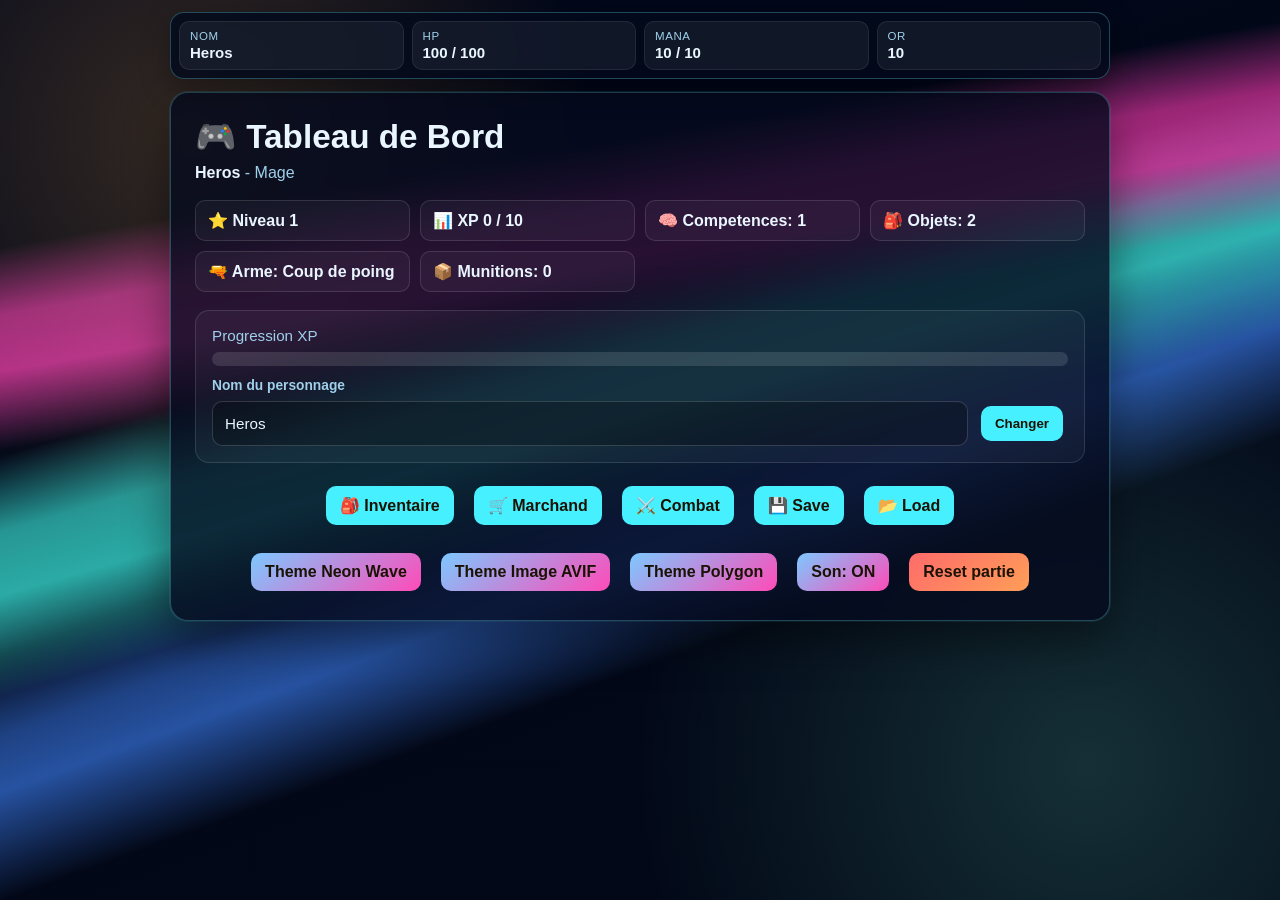
==== index.html @ b9680017 "projet jeux" ====
<!DOCTYPE html>
<html lang="fr">
<head>
  <meta charset="UTF-8">
  <meta name="viewport" content="width=device-width, initial-scale=1.0">
  <title>RPG - Accueil</title>
  <link rel="stylesheet" href="style.css">
</head>
<body class="has-hud theme-neonwave" data-page="home">
  <header class="hud" aria-label="HUD joueur">
    <div class="hud-pill">
      <p class="hud-label">Nom</p>
      <p class="hud-value" id="hud-name">-</p>
    </div>
    <div class="hud-pill">
      <p class="hud-label">HP</p>
      <p class="hud-value" id="hud-hp">-</p>
    </div>
    <div class="hud-pill">
      <p class="hud-label">Mana</p>
      <p class="hud-value" id="hud-mana">-</p>
    </div>
    <div class="hud-pill">
      <p class="hud-label">Or</p>
      <p class="hud-value" id="hud-gold">-</p>
    </div>
  </header>

  <main class="panel home-shell">
    <header class="panel-header">
      <h1 class="hero-title">🎮 Tableau de Bord</h1>
      <p class="hero-class"><strong id="hero-name">-</strong> - <span id="hero-class">-</span></p>
    </header>

    <section class="player-meta">
      <p class="meta-pill">⭐ Niveau <span id="meta-level">-</span></p>
      <p class="meta-pill">📊 XP <span id="meta-xp">-</span></p>
      <p class="meta-pill">🧠 Competences: <span id="meta-skills">-</span></p>
      <p class="meta-pill">🎒 Objets: <span id="meta-items">-</span></p>
      <p class="meta-pill">🔫 Arme: <span id="meta-weapon">-</span></p>
      <p class="meta-pill">📦 Munitions: <span id="meta-ammo">-</span></p>
    </section>

    <section class="status-card">
      <p class="status-label">Progression XP</p>
      <div class="bar xp" id="xp-bar" style="--value: 0%;">
        <span></span>
      </div>

      <form class="name-form" id="name-form">
        <label for="name">Nom du personnage</label>
        <div class="name-form-row">
          <input id="name" name="name" type="text" maxlength="24" value="" required>
          <button type="submit">Changer</button>
        </div>
      </form>
    </section>

    <div class="actions">
      <a href="inventory.html">🎒 Inventaire</a>
      <a href="shop.html">🛒 Marchand</a>
      <a href="fight.html">⚔️ Combat</a>
      <a href="#" id="save-link">💾 Save</a>
      <a href="#" id="load-link">📂 Load</a>
    </div>

    <div class="actions">
      <a class="btn-secondary" href="index.html?theme=neonwave">Theme Neon Wave</a>
      <a class="btn-secondary" href="index.html?theme=avifwave">Theme Image AVIF</a>
      <a class="btn-secondary" href="index.html?theme=polygonwave">Theme Polygon</a>
      <a class="btn-secondary" href="#" id="sound-toggle">Son: ON</a>
      <a class="btn-danger" href="#" id="reset-link">Reset partie</a>
    </div>
  </main>
  <script src="app.js"></script>
</body>
</html>
---- style.css ----
:root {
    --bg-top: #120f1f;
    --bg-bottom: #1b2a35;
    --panel: rgba(11, 16, 22, 0.82);
    --panel-border: rgba(255, 255, 255, 0.15);
    --text-main: #f5f7fa;
    --text-soft: #c4d2df;
    --accent: #ffb347;
    --accent-2: #78ffd6;
    --danger: #ff4d5a;
    --success: #4cff7b;
}

* {
    box-sizing: border-box;
}

body {
    min-height: 100vh;
    margin: 0;
    color: var(--text-main);
    font-family: "Trebuchet MS", "Segoe UI", sans-serif;
    background:
        radial-gradient(circle at 15% 15%, rgba(255, 179, 71, 0.2), transparent 30%),
        radial-gradient(circle at 85% 85%, rgba(120, 255, 214, 0.16), transparent 34%),
        linear-gradient(160deg, var(--bg-top), var(--bg-bottom));
    display: grid;
    place-items: center;
    padding: 24px;
    position: relative;
    overflow-x: hidden;
    transition: color 0.35s ease, background 0.55s ease;
}

body::before {
    content: "";
    position: fixed;
    inset: 0;
    pointer-events: none;
    z-index: 0;
    background:
        radial-gradient(circle at 15% 15%, rgba(255, 179, 71, 0.2), transparent 30%),
        radial-gradient(circle at 85% 85%, rgba(120, 255, 214, 0.16), transparent 34%),
        linear-gradient(160deg, var(--bg-top), var(--bg-bottom));
    animation: themeReveal 0.5s ease-out forwards;
}

body > * {
    position: relative;
    z-index: 1;
}


body.theme-neonwave {
    --bg-top: #02071a;
    --bg-bottom: #020816;
    --panel: rgba(5, 11, 30, 0.8);
    --panel-border: rgba(109, 237, 255, 0.26);
    --text-main: #eaf6ff;
    --text-soft: #9fd0ea;
    --accent: #47f0ff;
    --accent-2: #ff4bb8;
    --danger: #ff5c83;
    --success: #5bffcf;
}

body.theme-neonwave::before {
    background:
        radial-gradient(circle at 50% 54%, rgba(0, 194, 255, 0.3), transparent 48%),
        radial-gradient(circle at 86% 84%, rgba(19, 108, 255, 0.22), transparent 36%),
        radial-gradient(circle at 10% 82%, rgba(255, 72, 181, 0.18), transparent 34%),
        linear-gradient(170deg, #030717, #020411 62%, #01040e);
}

body.theme-avifwave {
    --bg-top: #120723;
    --bg-bottom: #030617;
    --panel: rgba(10, 8, 26, 0.78);
    --panel-border: rgba(255, 160, 84, 0.3);
    --text-main: #f5f6ff;
    --text-soft: #d2b9f4;
    --accent: #ffb84e;
    --accent-2: #56d6ff;
    --danger: #ff6e8f;
    --success: #6dffc2;
}

body.theme-avifwave::before {
    background:
        linear-gradient(rgba(18, 7, 35, 0.26), rgba(3, 7, 24, 0.42)),
        url("projet red 2.avif") center / cover no-repeat,
        linear-gradient(165deg, #1a0f32, #090a1f 62%, #04050f);
}

body.theme-avifwave::after {
    content: "";
    position: fixed;
    inset: 0;
    pointer-events: none;
    z-index: 0;
    background:
        linear-gradient(168deg,
            transparent 16%,
            rgba(255, 120, 48, 0.38) 28%,
            rgba(255, 70, 168, 0.5) 41%,
            transparent 55%),
        radial-gradient(circle at 18% 28%, rgba(86, 214, 255, 0.24), transparent 34%),
        radial-gradient(circle at 80% 78%, rgba(255, 189, 81, 0.22), transparent 33%);
    mix-blend-mode: screen;
    opacity: 0.9;
}

body.theme-neonwave::after {
    content: "";
    position: fixed;
    inset: 0;
    pointer-events: none;
    z-index: 0;
    background:
        linear-gradient(170deg,
            transparent 22%,
            rgba(255, 52, 172, 0.7) 28%,
            rgba(255, 52, 172, 0.82) 33%,
            transparent 40%),
        linear-gradient(164deg,
            transparent 36%,
            rgba(62, 255, 236, 0.68) 42%,
            rgba(62, 255, 236, 0.78) 47%,
            transparent 55%),
        linear-gradient(160deg,
            transparent 48%,
            rgba(61, 129, 255, 0.55) 54%,
            rgba(61, 129, 255, 0.7) 58%,
            transparent 66%);
    mix-blend-mode: screen;
    opacity: 0.85;
}

body.theme-neonwave .hud {
    background: rgba(3, 10, 28, 0.84);
    border-color: rgba(109, 237, 255, 0.28);
}

body.theme-avifwave .hud {
    background: rgba(3, 9, 26, 0.82);
    border-color: rgba(109, 237, 255, 0.3);
}

body.theme-neonwave .panel,
body.theme-neonwave .card {
    box-shadow: 0 20px 46px rgba(0, 0, 0, 0.45), 0 0 0 1px rgba(109, 237, 255, 0.12);
}

body.theme-avifwave .panel,
body.theme-avifwave .card {
    box-shadow: 0 22px 48px rgba(0, 0, 0, 0.5), 0 0 0 1px rgba(109, 237, 255, 0.14);
}

body.theme-polygonwave {
    --bg-top: #070a1d;
    --bg-bottom: #0d0320;
    --panel: rgba(10, 10, 28, 0.8);
    --panel-border: rgba(106, 255, 208, 0.24);
    --text-main: #f0f7ff;
    --text-soft: #bdd1ef;
    --accent: #7dff4f;
    --accent-2: #67d5ff;
    --danger: #ff5a7e;
    --success: #6effc2;
}

body.theme-polygonwave::before {
    background:
        linear-gradient(rgba(7, 10, 29, 0.3), rgba(13, 3, 32, 0.52)),
        url("theme-3.jpg") center / cover no-repeat,
        radial-gradient(circle at 22% 22%, rgba(54, 255, 202, 0.24), transparent 36%),
        radial-gradient(circle at 76% 70%, rgba(255, 95, 59, 0.22), transparent 33%),
        linear-gradient(165deg, #090d21, #110426 62%, #18031a);
}

body.theme-polygonwave::after {
    content: "";
    position: fixed;
    inset: 0;
    pointer-events: none;
    z-index: 0;
    background:
        conic-gradient(from 220deg at 16% 78%, rgba(157, 57, 255, 0.25), rgba(0, 0, 0, 0) 35%),
        conic-gradient(from 35deg at 78% 78%, rgba(255, 116, 34, 0.28), rgba(0, 0, 0, 0) 32%),
        conic-gradient(from 180deg at 32% 22%, rgba(46, 245, 194, 0.25), rgba(0, 0, 0, 0) 36%);
    mix-blend-mode: screen;
    opacity: 0.84;
}

body.theme-polygonwave .hud {
    background: rgba(8, 10, 27, 0.86);
    border-color: rgba(106, 255, 208, 0.28);
}

body.theme-polygonwave .panel,
body.theme-polygonwave .card {
    box-shadow: 0 22px 50px rgba(0, 0, 0, 0.5), 0 0 0 1px rgba(106, 255, 208, 0.16);
}

body.has-hud {
    display: block;
    padding-top: 92px;
}

body.has-hud .panel,
body.has-hud .card {
    margin-inline: auto;
}

.hud {
    position: fixed;
    top: 12px;
    left: 50%;
    transform: translateX(-50%);
    z-index: 20;
    width: min(940px, calc(100vw - 24px));
    display: grid;
    grid-template-columns: repeat(4, minmax(0, 1fr));
    gap: 8px;
    background: rgba(10, 14, 20, 0.8);
    border: 1px solid rgba(255, 255, 255, 0.12);
    border-radius: 14px;
    backdrop-filter: blur(6px);
    padding: 8px;
    box-shadow: 0 10px 28px rgba(0, 0, 0, 0.35);
}

.hud-pill {
    background: rgba(255, 255, 255, 0.06);
    border: 1px solid rgba(255, 255, 255, 0.08);
    border-radius: 10px;
    padding: 8px 10px;
    display: grid;
    gap: 2px;
}

.hud-label {
    margin: 0;
    color: var(--text-soft);
    font-size: 0.72rem;
    text-transform: uppercase;
    letter-spacing: 0.05em;
}

.hud-value {
    margin: 0;
    font-size: 0.94rem;
    font-weight: 800;
}

.panel,
.card {
    width: min(940px, 96vw);
    background: var(--panel);
    border: 1px solid var(--panel-border);
    border-radius: 18px;
    box-shadow: 0 18px 42px rgba(0, 0, 0, 0.35);
    backdrop-filter: blur(6px);
    padding: 24px;
    animation: fadeUp 0.45s ease;
}

h1,
h2,
h3,
p {
    margin-top: 0;
}

.panel-header {
    text-align: left;
}

.subtitle {
    color: var(--text-soft);
}

.actions {
    display: flex;
    flex-wrap: wrap;
    gap: 10px;
    justify-content: center;
}

a,
button {
    display: inline-flex;
    align-items: center;
    justify-content: center;
    margin: 5px;
    padding: 10px 14px;
    background: var(--accent);
    color: #1a1305;
    text-decoration: none;
    border: none;
    border-radius: 10px;
    font-weight: 700;
    cursor: pointer;
    transition: transform 0.2s ease, box-shadow 0.2s ease, filter 0.2s ease;
}

a:hover,
button:hover {
    transform: translateY(-2px);
    box-shadow: 0 10px 20px rgba(0, 0, 0, 0.3);
    filter: brightness(1.03);
}

a:active,
button:active {
    transform: translateY(0);
    box-shadow: 0 5px 10px rgba(0, 0, 0, 0.22);
}

a:focus-visible,
button:focus-visible {
    outline: 3px solid rgba(120, 255, 214, 0.85);
    outline-offset: 2px;
}

.btn-primary {
    background: linear-gradient(140deg, var(--accent), #ffe18f);
}

.btn-secondary {
    background: linear-gradient(140deg, #7dc8ff, var(--accent-2));
}

.btn-danger {
    background: linear-gradient(140deg, #ff6b6b, #ff9e57);
}

.combat-shell {
    display: grid;
    gap: 20px;
}

.arena-2d {
    position: relative;
    min-height: 230px;
    border-radius: 16px;
    border: 1px solid rgba(255, 255, 255, 0.14);
    overflow: hidden;
    background:
        radial-gradient(circle at 50% 100%, rgba(95, 165, 129, 0.38), rgba(33, 69, 62, 0.95) 56%),
        linear-gradient(180deg, rgba(113, 176, 255, 0.2), rgba(21, 30, 48, 0.88));
}

.arena-horizon {
    position: absolute;
    inset: 0;
    background:
        radial-gradient(circle at 25% 24%, rgba(255, 255, 255, 0.16), transparent 22%),
        radial-gradient(circle at 78% 16%, rgba(255, 240, 170, 0.16), transparent 18%);
}

.arena-grid {
    position: absolute;
    inset: 58% 0 0;
    background:
        repeating-linear-gradient(
            0deg,
            rgba(255, 255, 255, 0.06),
            rgba(255, 255, 255, 0.06) 1px,
            transparent 1px,
            transparent 24px
        ),
        repeating-linear-gradient(
            90deg,
            rgba(255, 255, 255, 0.05),
            rgba(255, 255, 255, 0.05) 1px,
            transparent 1px,
            transparent 24px
        );
}

.fighter {
    position: absolute;
    bottom: 24px;
    display: grid;
    justify-items: center;
    gap: 4px;
}

.player-fighter {
    left: 12%;
    animation: fighterIdle 1.7s ease-in-out infinite;
}

.enemy-fighter {
    right: 12%;
    animation: fighterIdle 1.5s ease-in-out infinite;
}

.fighter-shadow {
    width: 74px;
    height: 14px;
    border-radius: 50%;
    background: rgba(0, 0, 0, 0.35);
    filter: blur(1px);
}

.fighter-sprite {
    font-size: 3rem;
    line-height: 1;
    filter: drop-shadow(0 6px 8px rgba(0, 0, 0, 0.35));
}

.fighter-name {
    margin: 0;
    font-size: 0.86rem;
    font-weight: 700;
    color: #edf5ff;
    text-shadow: 0 2px 6px rgba(0, 0, 0, 0.45);
}

.enemy-fighter.enemy-hit .fighter-sprite {
    animation: enemyHit 0.35s ease;
}

.status-grid {
    display: grid;
    grid-template-columns: repeat(auto-fit, minmax(250px, 1fr));
    gap: 16px;
}

.status-card {
    background: rgba(255, 255, 255, 0.04);
    border: 1px solid rgba(255, 255, 255, 0.12);
    border-radius: 14px;
    padding: 16px;
    text-align: left;
}

.status-label {
    margin-bottom: 8px;
    color: var(--text-soft);
    font-size: 0.95rem;
}

.name-form {
    margin-top: 10px;
    display: grid;
    gap: 8px;
}

.name-form label {
    color: var(--text-soft);
    font-size: 0.86rem;
    font-weight: 700;
}

.name-form-row {
    display: flex;
    gap: 8px;
    flex-wrap: wrap;
}

.name-form input {
    flex: 1 1 220px;
    min-height: 40px;
    border-radius: 10px;
    border: 1px solid rgba(255, 255, 255, 0.16);
    background: rgba(0, 0, 0, 0.25);
    color: var(--text-main);
    padding: 8px 12px;
    font-size: 0.95rem;
}

.name-form input:focus-visible {
    outline: 3px solid rgba(120, 255, 214, 0.85);
    outline-offset: 2px;
}

.bar {
    height: 14px;
    border-radius: 999px;
    overflow: hidden;
    background: rgba(255, 255, 255, 0.12);
    margin-bottom: 12px;
    position: relative;
}

.bar span {
    display: block;
    width: var(--value);
    height: 100%;
    border-radius: inherit;
    position: relative;
    animation: barGrow 0.75s ease;
}

.bar span::after {
    content: "";
    position: absolute;
    inset: 0;
    background: repeating-linear-gradient(
        45deg,
        rgba(255, 255, 255, 0.25),
        rgba(255, 255, 255, 0.25) 10px,
        transparent 10px,
        transparent 20px
    );
    animation: stripes 1.2s linear infinite;
}

.bar.hp span {
    background: linear-gradient(120deg, #ff7a7a, var(--danger));
}

.bar.hp.enemy span {
    background: linear-gradient(120deg, #ff8f5e, #ff2f63);
}

.bar.mana span {
    background: linear-gradient(120deg, #5ab6ff, #5f7bff);
}

.bar.xp span {
    background: linear-gradient(120deg, #8affad, #47d17a);
}

.bar-loss span {
    animation: barGrow 0.75s ease, pulseLoss 0.45s ease;
}

.bar-gain span {
    animation: barGrow 0.75s ease, pulseGain 0.45s ease;
}

.action-row {
    display: flex;
    flex-wrap: wrap;
    gap: 10px;
}

.action-row form {
    margin: 0;
}

.battle-log {
    background: rgba(0, 0, 0, 0.28);
    border-radius: 14px;
    border: 1px solid rgba(255, 255, 255, 0.08);
    padding: 14px;
}

.battle-log ul {
    list-style: none;
    padding: 0;
    margin: 0;
    display: grid;
    gap: 8px;
}

.battle-log li {
    padding: 10px;
    border-radius: 10px;
    border-left: 4px solid transparent;
    background: rgba(255, 255, 255, 0.05);
    animation: fadeUp 0.32s ease;
}

.battle-log li::before {
    display: inline-flex;
    align-items: center;
    margin-right: 8px;
    font-weight: 800;
    letter-spacing: 0.02em;
    color: var(--text-soft);
}

.log-player {
    border-left-color: var(--accent);
}

.log-player::before {
    content: "VOUS";
}

.log-enemy {
    border-left-color: var(--danger);
}

.log-enemy::before {
    content: "ENNEMI";
}

.log-warning {
    border-left-color: #ffd06b;
}

.log-warning::before {
    content: "ALERTE";
}

.log-system {
    border-left-color: var(--success);
}

.log-system::before {
    content: "SYSTEME";
}

.log-critical {
    border-left-color: #ff834d;
    background: rgba(255, 131, 77, 0.12);
}

.log-critical::before {
    content: "CRITIQUE";
    color: #ffb08c;
}

.inventory-shell {
    display: grid;
    gap: 18px;
}

.inventory-grid {
    display: grid;
    grid-template-columns: repeat(auto-fit, minmax(220px, 1fr));
    gap: 12px;
}

.item-card {
    display: flex;
    gap: 12px;
    align-items: center;
    padding: 14px;
    border-radius: 14px;
    border: 1px solid rgba(255, 255, 255, 0.12);
    background: rgba(255, 255, 255, 0.05);
}

.item-card.rarity-common,
.shop-item.rarity-common {
    border-color: rgba(255, 255, 255, 0.2);
}

.item-card.rarity-rare,
.shop-item.rarity-rare {
    border-color: rgba(116, 196, 255, 0.7);
    box-shadow: inset 0 0 0 1px rgba(116, 196, 255, 0.2);
}

.item-card.rarity-epic,
.shop-item.rarity-epic {
    border-color: rgba(255, 211, 122, 0.8);
    box-shadow: 0 0 20px rgba(255, 185, 79, 0.16), inset 0 0 0 1px rgba(255, 211, 122, 0.2);
}

.rarity-tag {
    display: inline-flex;
    align-items: center;
    padding: 3px 8px;
    border-radius: 999px;
    font-size: 0.75rem;
    letter-spacing: 0.03em;
    text-transform: uppercase;
    font-weight: 800;
    margin-bottom: 8px;
}

.rarity-tag.common {
    background: rgba(255, 255, 255, 0.12);
    color: #dce6ef;
}

.rarity-tag.rare {
    background: rgba(116, 196, 255, 0.2);
    color: #9fd9ff;
}

.rarity-tag.epic {
    background: rgba(255, 207, 112, 0.22);
    color: #ffd78c;
}

.shop-shell {
    display: grid;
    gap: 18px;
}

.shop-gold {
    margin: 0;
    padding: 10px 12px;
    border-radius: 10px;
    width: fit-content;
    border: 1px solid rgba(255, 255, 255, 0.14);
    background: rgba(0, 0, 0, 0.25);
    font-weight: 700;
}

.shop-grid {
    display: grid;
    grid-template-columns: repeat(auto-fit, minmax(220px, 1fr));
    gap: 12px;
}

.shop-item {
    padding: 14px;
    border-radius: 14px;
    border: 1px solid rgba(255, 255, 255, 0.12);
    background: rgba(255, 255, 255, 0.05);
    display: grid;
    gap: 8px;
}

.shop-item-header {
    display: flex;
    align-items: center;
    justify-content: space-between;
    gap: 10px;
}

.shop-item h2 {
    margin: 0;
    font-size: 1.05rem;
}

.shop-price {
    color: var(--accent);
    font-weight: 800;
}

.shop-item p {
    margin: 0;
    color: var(--text-soft);
    font-size: 0.93rem;
}

.inventory-grid .item-card,
.shop-grid .shop-item {
    opacity: 0;
    transform: translateY(8px);
    animation: staggerIn 0.45s ease forwards;
}

.inventory-grid .item-card:nth-child(1),
.shop-grid .shop-item:nth-child(1) {
    animation-delay: 0.03s;
}

.inventory-grid .item-card:nth-child(2),
.shop-grid .shop-item:nth-child(2) {
    animation-delay: 0.08s;
}

.inventory-grid .item-card:nth-child(3),
.shop-grid .shop-item:nth-child(3) {
    animation-delay: 0.13s;
}

.inventory-grid .item-card:nth-child(4),
.shop-grid .shop-item:nth-child(4) {
    animation-delay: 0.18s;
}

.inventory-grid .item-card:nth-child(5),
.shop-grid .shop-item:nth-child(5) {
    animation-delay: 0.23s;
}

.inventory-grid .item-card:nth-child(6),
.shop-grid .shop-item:nth-child(6) {
    animation-delay: 0.28s;
}

.home-shell {
    display: grid;
    gap: 18px;
}

.hero-title {
    margin: 0;
    font-size: clamp(1.6rem, 2.6vw, 2.2rem);
}

.hero-class {
    margin: 8px 0 0;
    color: var(--text-soft);
}

.hero-class strong {
    color: var(--text-main);
}

.player-meta {
    display: grid;
    grid-template-columns: repeat(auto-fit, minmax(180px, 1fr));
    gap: 10px;
}

.meta-pill {
    margin: 0;
    padding: 10px 12px;
    border-radius: 10px;
    border: 1px solid rgba(255, 255, 255, 0.12);
    background: rgba(255, 255, 255, 0.04);
    font-weight: 700;
}

.item-icon {
    font-size: 2rem;
    filter: drop-shadow(0 4px 8px rgba(0, 0, 0, 0.4));
}

.item-info h2 {
    margin: 0 0 8px;
    font-size: 1.1rem;
}

.item-description {
    margin: 0 0 10px;
    color: var(--text-soft);
    font-size: 0.92rem;
}

.enemy-hit {
    animation: enemyHit 0.35s ease;
}

.back-link {
    width: fit-content;
}

.toast-stack {
    position: fixed;
    right: 14px;
    bottom: 14px;
    z-index: 40;
    display: grid;
    gap: 8px;
    width: min(92vw, 340px);
}

.toast {
    border-radius: 10px;
    border: 1px solid rgba(255, 255, 255, 0.18);
    padding: 10px 12px;
    color: #0f1318;
    font-weight: 700;
    box-shadow: 0 10px 22px rgba(0, 0, 0, 0.3);
    animation: fadeUp 0.25s ease;
}

.toast-success {
    background: linear-gradient(145deg, #87ffba, #5ee696);
}

.toast-error {
    background: linear-gradient(145deg, #ff9a9a, #ff7a7a);
}

.toast-info {
    background: linear-gradient(145deg, #9ed3ff, #86b9ff);
}

@keyframes barGrow {
    from {
        width: 0;
    }
    to {
        width: var(--value);
    }
}

@keyframes stripes {
    from {
        transform: translateX(0);
    }
    to {
        transform: translateX(20px);
    }
}

@keyframes fadeUp {
    from {
        opacity: 0;
        transform: translateY(6px);
    }
    to {
        opacity: 1;
        transform: translateY(0);
    }
}

@keyframes fighterIdle {
    0% {
        transform: translateY(0);
    }
    50% {
        transform: translateY(-4px);
    }
    100% {
        transform: translateY(0);
    }
}

@keyframes staggerIn {
    from {
        opacity: 0;
        transform: translateY(8px);
    }
    to {
        opacity: 1;
        transform: translateY(0);
    }
}

@keyframes pulseLoss {
    0% {
        filter: brightness(1);
    }
    35% {
        filter: brightness(1.35) saturate(1.35);
    }
    100% {
        filter: brightness(1);
    }
}

@keyframes pulseGain {
    0% {
        filter: brightness(1);
    }
    35% {
        filter: brightness(1.3) saturate(1.25);
    }
    100% {
        filter: brightness(1);
    }
}

@keyframes themeReveal {
    from {
        opacity: 1;
    }
    to {
        opacity: 0;
    }
}

@media (max-width: 640px) {
    body {
        padding: 14px;
    }

    .panel,
    .card {
        padding: 16px;
    }

    .action-row {
        flex-direction: column;
    }

    .shop-item-header {
        flex-direction: column;
        align-items: flex-start;
    }

    .arena-2d {
        min-height: 190px;
    }

    .fighter-sprite {
        font-size: 2.5rem;
    }

    .player-fighter {
        left: 8%;
    }

    .enemy-fighter {
        right: 8%;
    }

    .hud {
        grid-template-columns: repeat(2, minmax(0, 1fr));
    }

    body.has-hud {
        padding-top: 128px;
    }
}

@keyframes enemyHit {
    0% {
        transform: translateX(0);
        box-shadow: 0 0 0 rgba(255, 77, 90, 0);
    }
    25% {
        transform: translateX(-6px);
        box-shadow: 0 0 24px rgba(255, 77, 90, 0.45);
    }
    50% {
        transform: translateX(6px);
    }
    100% {
        transform: translateX(0);
        box-shadow: 0 0 0 rgba(255, 77, 90, 0);
    }
}
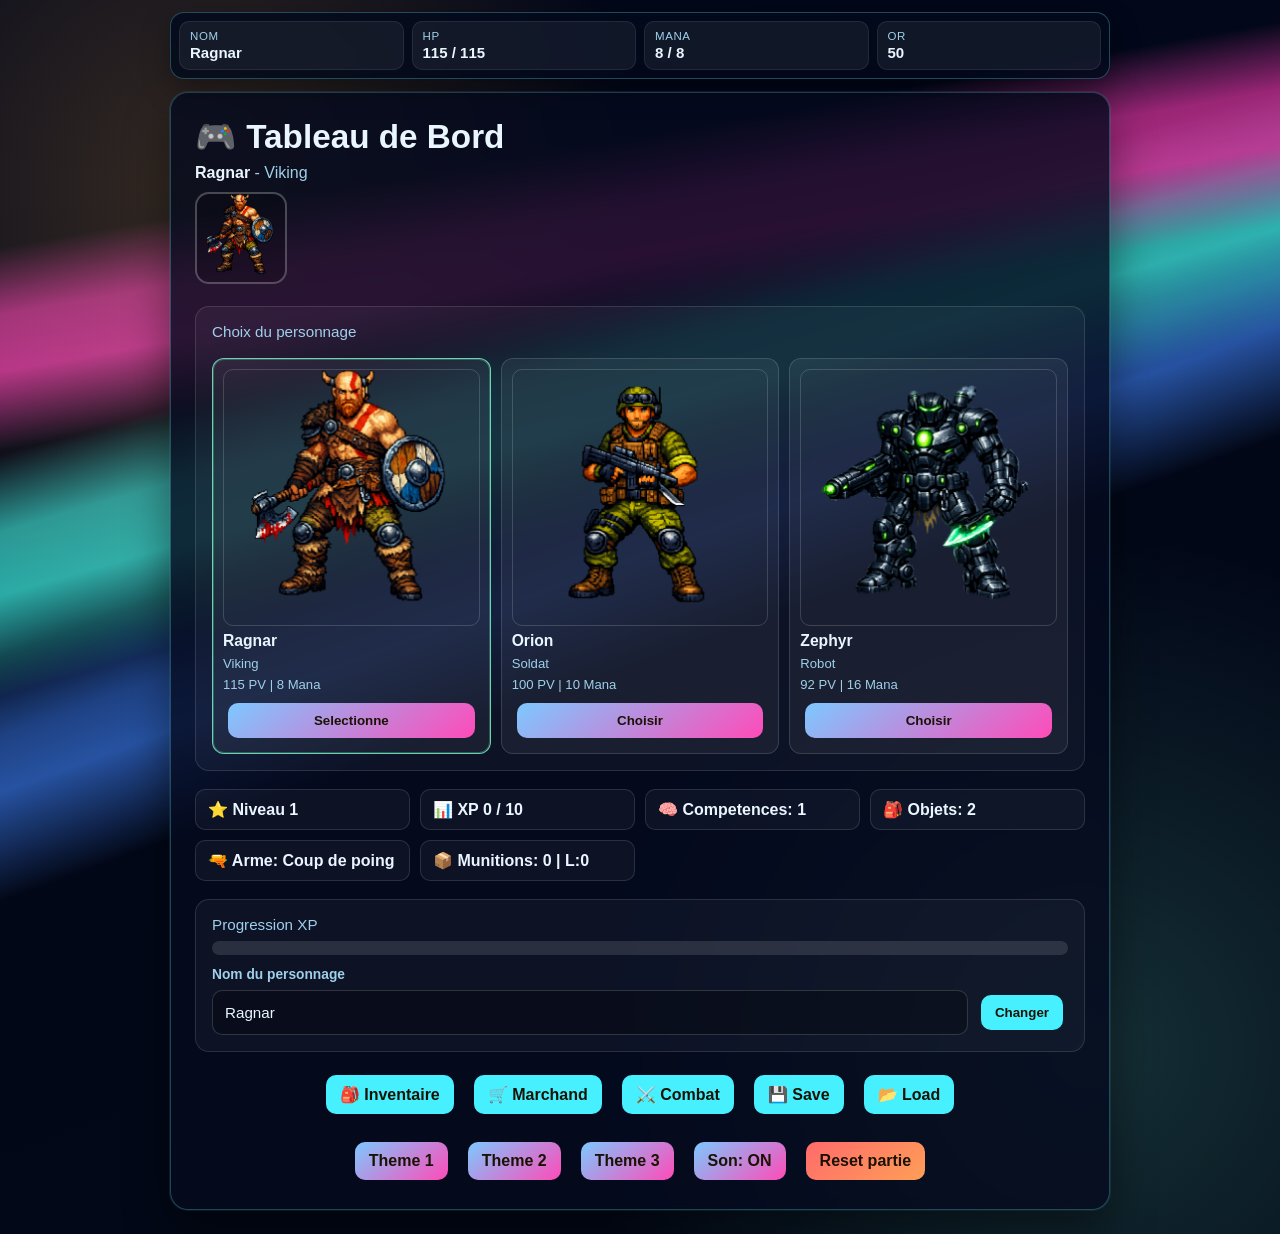
==== commit 93cf1386: "modifier" ====
--- a/index.html
+++ b/index.html
@@ -30,7 +30,13 @@
     <header class="panel-header">
       <h1 class="hero-title">🎮 Tableau de Bord</h1>
       <p class="hero-class"><strong id="hero-name">-</strong> - <span id="hero-class">-</span></p>
+      <img class="hero-avatar" id="hero-avatar" src="" alt="Portrait du personnage">
     </header>
+
+    <section class="status-card character-select">
+      <p class="status-label">Choix du personnage</p>
+      <div class="character-grid" id="character-grid"></div>
+    </section>
 
     <section class="player-meta">
       <p class="meta-pill">⭐ Niveau <span id="meta-level">-</span></p>
@@ -65,9 +71,9 @@
     </div>
 
     <div class="actions">
-      <a class="btn-secondary" href="index.html?theme=neonwave">Theme Neon Wave</a>
-      <a class="btn-secondary" href="index.html?theme=avifwave">Theme Image AVIF</a>
-      <a class="btn-secondary" href="index.html?theme=polygonwave">Theme Polygon</a>
+      <a class="btn-secondary" href="index.html?theme=theme1">Theme 1</a>
+      <a class="btn-secondary" href="index.html?theme=theme2">Theme 2</a>
+      <a class="btn-secondary" href="index.html?theme=theme3">Theme 3</a>
       <a class="btn-secondary" href="#" id="sound-toggle">Son: ON</a>
       <a class="btn-danger" href="#" id="reset-link">Reset partie</a>
     </div>
--- a/style.css
+++ b/style.css
@@ -337,18 +337,83 @@
 
 .combat-shell {
     display: grid;
-    gap: 20px;
+    gap: 14px;
+}
+
+body[data-page="fight"] .panel.combat-shell {
+    width: min(1220px, 98vw);
+    padding: 14px;
 }
 
 .arena-2d {
     position: relative;
-    min-height: 230px;
+    min-height: clamp(430px, 70vh, 740px);
     border-radius: 16px;
     border: 1px solid rgba(255, 255, 255, 0.14);
     overflow: hidden;
+    --arena-image: none;
     background:
+        linear-gradient(180deg, rgba(8, 12, 24, 0.22), rgba(8, 12, 24, 0.62)),
+        var(--arena-image),
         radial-gradient(circle at 50% 100%, rgba(95, 165, 129, 0.38), rgba(33, 69, 62, 0.95) 56%),
         linear-gradient(180deg, rgba(113, 176, 255, 0.2), rgba(21, 30, 48, 0.88));
+    background-size: cover;
+    background-position: center;
+    background-repeat: no-repeat;
+}
+
+.arena-meta {
+    position: absolute;
+    z-index: 2;
+    top: 10px;
+    left: 12px;
+    display: grid;
+    gap: 2px;
+    padding: 7px 10px;
+    border-radius: 10px;
+    background: rgba(6, 10, 18, 0.62);
+    border: 1px solid rgba(255, 255, 255, 0.16);
+    backdrop-filter: blur(3px);
+}
+
+.arena-name,
+.arena-difficulty {
+    margin: 0;
+    text-shadow: 0 2px 5px rgba(0, 0, 0, 0.45);
+}
+
+.arena-name {
+    font-size: 0.9rem;
+    font-weight: 800;
+}
+
+.arena-difficulty {
+    font-size: 0.76rem;
+    color: var(--text-soft);
+}
+
+.arena-2d.arena-tier-1 {
+    --arena-image: url("arena-1-desert.png");
+}
+
+.arena-2d.arena-tier-2 {
+    --arena-image: url("arena-2-forest.png");
+}
+
+.arena-2d.arena-tier-3 {
+    --arena-image: url("arena-3-ice.png");
+}
+
+.arena-2d.arena-tier-4 {
+    --arena-image: url("arena-4-neon.png");
+}
+
+.arena-2d.arena-tier-5 {
+    --arena-image: url("arena-5-sky.png");
+}
+
+.arena-2d.arena-tier-6 {
+    --arena-image: url("arena-6-volcano.png");
 }
 
 .arena-horizon {
@@ -379,9 +444,83 @@
         );
 }
 
+.arena-2d.vfx-pistol::after,
+.arena-2d.vfx-laser::after,
+.arena-2d.vfx-rocket::after {
+    content: "";
+    position: absolute;
+    z-index: 3;
+    pointer-events: none;
+    background-image: url("Projectile%20NES%20jaune.png");
+    background-repeat: no-repeat;
+    background-size: 400% 100%;
+    image-rendering: pixelated;
+}
+
+.arena-2d.vfx-laser::before {
+    content: "";
+    position: absolute;
+    z-index: 2;
+    pointer-events: none;
+}
+
+.arena-2d.vfx-pistol::after {
+    left: 21.5%;
+    top: 58.8%;
+    width: 40px;
+    height: 12px;
+    filter: drop-shadow(0 0 6px rgba(255, 213, 120, 0.8));
+    animation: projectileFrames 0.24s steps(4) forwards, shotTravelPistol 0.24s linear forwards;
+}
+
+.arena-2d.vfx-laser::after {
+    left: 21%;
+    top: 57.8%;
+    width: 54px;
+    height: 14px;
+    filter: drop-shadow(0 0 8px rgba(255, 85, 85, 0.95)) drop-shadow(0 0 16px rgba(255, 70, 70, 0.6));
+    animation: projectileFrames 0.32s steps(4) forwards, shotTravelLaser 0.32s linear forwards;
+}
+
+.arena-2d.vfx-laser::before {
+    left: 24%;
+    top: 58.7%;
+    height: 14px;
+    width: 49%;
+    border-radius: 999px;
+    background: linear-gradient(90deg, rgba(255, 60, 60, 0), rgba(255, 86, 86, 0.38), rgba(255, 132, 90, 0.22));
+    filter: blur(4px);
+    transform-origin: left center;
+    animation: laserTrailRed 0.45s ease-out;
+}
+
+.arena-2d.vfx-rocket::before {
+    content: "";
+    position: absolute;
+    z-index: 3;
+    pointer-events: none;
+    right: 14%;
+    top: 48%;
+    width: 22px;
+    height: 22px;
+    border-radius: 50%;
+    background: radial-gradient(circle, rgba(255, 244, 168, 0.95) 0%, rgba(255, 129, 47, 0.9) 52%, rgba(255, 56, 56, 0.2) 76%, transparent 100%);
+    box-shadow: 0 0 36px rgba(255, 110, 43, 0.75);
+    animation: rocketBlast 0.48s ease-out;
+}
+
+.arena-2d.vfx-rocket::after {
+    left: 21%;
+    top: 58.6%;
+    width: 62px;
+    height: 16px;
+    filter: drop-shadow(0 0 8px rgba(255, 156, 90, 0.86));
+    animation: projectileFrames 0.48s steps(4) forwards, shotTravelRocket 0.48s linear forwards;
+}
+
 .fighter {
     position: absolute;
-    bottom: 24px;
+    bottom: 16px;
     display: grid;
     justify-items: center;
     gap: 4px;
@@ -398,17 +537,26 @@
 }
 
 .fighter-shadow {
-    width: 74px;
-    height: 14px;
+    width: 110px;
+    height: 18px;
     border-radius: 50%;
     background: rgba(0, 0, 0, 0.35);
     filter: blur(1px);
 }
 
 .fighter-sprite {
-    font-size: 3rem;
+    font-size: 4.2rem;
     line-height: 1;
     filter: drop-shadow(0 6px 8px rgba(0, 0, 0, 0.35));
+}
+
+.fighter-portrait {
+    width: 130px;
+    height: 130px;
+    object-fit: cover;
+    border-radius: 12px;
+    border: 2px solid rgba(255, 255, 255, 0.42);
+    box-shadow: 0 8px 20px rgba(0, 0, 0, 0.42);
 }
 
 .fighter-name {
@@ -425,8 +573,21 @@
 
 .status-grid {
     display: grid;
-    grid-template-columns: repeat(auto-fit, minmax(250px, 1fr));
-    gap: 16px;
+    grid-template-columns: repeat(auto-fit, minmax(200px, 1fr));
+    gap: 10px;
+}
+
+.combat-shell .status-grid {
+    display: flex;
+    justify-content: center;
+    align-items: center;
+    flex-wrap: wrap;
+    gap: 6px;
+    padding: 6px 10px;
+    border-radius: 12px;
+    background: rgba(5, 10, 18, 0.56);
+    border: 1px solid rgba(255, 255, 255, 0.14);
+    backdrop-filter: blur(4px);
 }
 
 .status-card {
@@ -437,10 +598,34 @@
     text-align: left;
 }
 
+.combat-shell .status-card {
+    padding: 2px 6px;
+    border: 0;
+    background: transparent;
+    display: inline-flex;
+    align-items: center;
+    gap: 6px;
+}
+
+.combat-shell .status-card h2 {
+    display: none;
+}
+
 .status-label {
     margin-bottom: 8px;
     color: var(--text-soft);
     font-size: 0.95rem;
+}
+
+.combat-shell .status-label {
+    display: inline-flex;
+    margin: 0;
+    padding: 4px 8px;
+    border-radius: 999px;
+    background: rgba(255, 255, 255, 0.08);
+    border: 1px solid rgba(255, 255, 255, 0.08);
+    font-size: 0.76rem;
+    white-space: nowrap;
 }
 
 .name-form {
@@ -484,6 +669,10 @@
     background: rgba(255, 255, 255, 0.12);
     margin-bottom: 12px;
     position: relative;
+}
+
+.combat-shell .bar {
+    display: none;
 }
 
 .bar span {
@@ -539,6 +728,16 @@
     gap: 10px;
 }
 
+.combat-shell .action-row {
+    gap: 8px;
+}
+
+.combat-shell .action-row button {
+    min-height: 34px;
+    padding: 7px 10px;
+    font-size: 0.82rem;
+}
+
 .action-row form {
     margin: 0;
 }
@@ -547,7 +746,22 @@
     background: rgba(0, 0, 0, 0.28);
     border-radius: 14px;
     border: 1px solid rgba(255, 255, 255, 0.08);
-    padding: 14px;
+    padding: 10px;
+}
+
+.combat-shell .battle-log h3 {
+    margin: 0 0 8px;
+    font-size: 0.92rem;
+}
+
+.combat-shell .battle-log li {
+    font-size: 0.8rem;
+    padding: 8px;
+}
+
+.combat-shell .battle-log {
+    max-height: 170px;
+    overflow: auto;
 }
 
 .battle-log ul {
@@ -791,6 +1005,61 @@
     color: var(--text-main);
 }
 
+.hero-avatar {
+    margin-top: 10px;
+    width: 92px;
+    height: 92px;
+    object-fit: cover;
+    border-radius: 14px;
+    border: 2px solid rgba(255, 255, 255, 0.25);
+    background: rgba(0, 0, 0, 0.2);
+}
+
+.character-select {
+    display: grid;
+    gap: 10px;
+}
+
+.character-grid {
+    display: grid;
+    grid-template-columns: repeat(auto-fit, minmax(180px, 1fr));
+    gap: 10px;
+}
+
+.character-card {
+    border: 1px solid rgba(255, 255, 255, 0.14);
+    border-radius: 12px;
+    background: rgba(255, 255, 255, 0.05);
+    padding: 10px;
+    display: grid;
+    gap: 6px;
+}
+
+.character-card.active {
+    border-color: rgba(123, 255, 206, 0.8);
+    box-shadow: inset 0 0 0 1px rgba(123, 255, 206, 0.25);
+}
+
+.character-card h3 {
+    margin: 0;
+    font-size: 0.98rem;
+}
+
+.character-class,
+.character-stats {
+    margin: 0;
+    font-size: 0.82rem;
+    color: var(--text-soft);
+}
+
+.character-card-image {
+    width: 100%;
+    aspect-ratio: 1 / 1;
+    object-fit: cover;
+    border-radius: 10px;
+    border: 1px solid rgba(255, 255, 255, 0.16);
+}
+
 .player-meta {
     display: grid;
     grid-template-columns: repeat(auto-fit, minmax(180px, 1fr));
@@ -967,11 +1236,30 @@
     }
 
     .arena-2d {
-        min-height: 190px;
+        min-height: clamp(280px, 52vh, 420px);
+    }
+
+    body[data-page="fight"] .panel.combat-shell {
+        width: min(100%, 98vw);
+        padding: 10px;
+    }
+
+    .combat-shell .status-grid {
+        justify-content: flex-start;
+        padding: 6px;
+    }
+
+    .combat-shell .status-label {
+        margin: 0;
     }
 
     .fighter-sprite {
-        font-size: 2.5rem;
+        font-size: 3rem;
+    }
+
+    .fighter-portrait {
+        width: 92px;
+        height: 92px;
     }
 
     .player-fighter {
@@ -1008,3 +1296,128 @@
         box-shadow: 0 0 0 rgba(255, 77, 90, 0);
     }
 }
+
+@keyframes projectileFrames {
+    from {
+        background-position: 0% 0;
+    }
+    to {
+        background-position: 100% 0;
+    }
+}
+
+@keyframes shotTravelPistol {
+    from {
+        opacity: 1;
+        transform: translateX(0) scale(1);
+    }
+    to {
+        opacity: 0;
+        transform: translateX(470px) scale(0.92);
+    }
+}
+
+@keyframes shotTravelLaser {
+    from {
+        opacity: 1;
+        transform: translateX(0) scale(1.05);
+    }
+    to {
+        opacity: 0;
+        transform: translateX(500px) scale(1);
+    }
+}
+
+@keyframes shotTravelRocket {
+    from {
+        opacity: 1;
+        transform: translateX(0) scale(1.1);
+    }
+    to {
+        opacity: 0;
+        transform: translateX(510px) scale(0.95);
+    }
+}
+
+@keyframes pistolShot {
+    from {
+        opacity: 0;
+        transform: scaleX(0.08);
+    }
+    30% {
+        opacity: 1;
+    }
+    to {
+        opacity: 0;
+        transform: scaleX(1);
+    }
+}
+
+@keyframes laserBeam {
+    from {
+        opacity: 0;
+        transform: scaleX(0.08);
+    }
+    35% {
+        opacity: 1;
+    }
+    to {
+        opacity: 0;
+        transform: scaleX(1);
+    }
+}
+
+@keyframes laserTrailRed {
+    from {
+        opacity: 0;
+        transform: scaleX(0.08) translateY(1px);
+    }
+    40% {
+        opacity: 1;
+    }
+    to {
+        opacity: 0;
+        transform: scaleX(1) translateY(-1px);
+    }
+}
+
+@keyframes laserPulseRed {
+    from {
+        filter: brightness(1) saturate(1);
+    }
+    35% {
+        filter: brightness(1.35) saturate(1.25);
+    }
+    to {
+        filter: brightness(1) saturate(1);
+    }
+}
+
+@keyframes rocketTrail {
+    from {
+        opacity: 0;
+        transform: scaleX(0.08) translateY(2px);
+    }
+    40% {
+        opacity: 1;
+    }
+    to {
+        opacity: 0;
+        transform: scaleX(1) translateY(-2px);
+    }
+}
+
+@keyframes rocketBlast {
+    from {
+        opacity: 0;
+        transform: scale(0.2);
+    }
+    45% {
+        opacity: 1;
+        transform: scale(1.3);
+    }
+    to {
+        opacity: 0;
+        transform: scale(1.9);
+    }
+}
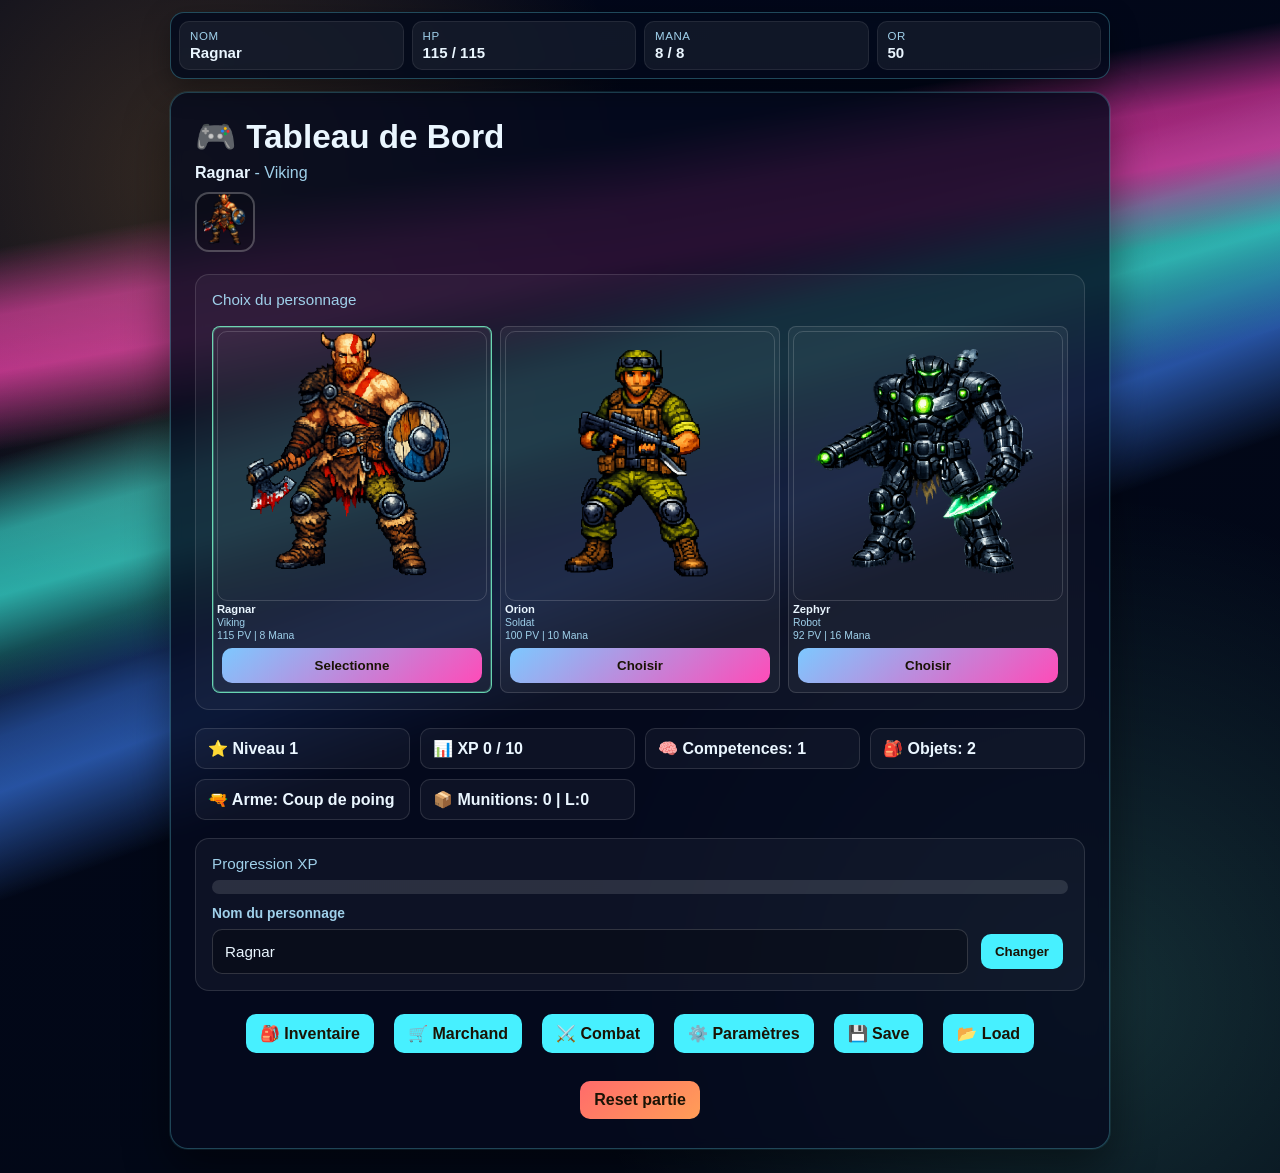
==== commit cf7f66a0: "mise a jour" ====
--- a/index.html
+++ b/index.html
@@ -66,15 +66,12 @@
       <a href="inventory.html">🎒 Inventaire</a>
       <a href="shop.html">🛒 Marchand</a>
       <a href="fight.html">⚔️ Combat</a>
+      <a href="settings.html">⚙️ Paramètres</a>
       <a href="#" id="save-link">💾 Save</a>
       <a href="#" id="load-link">📂 Load</a>
     </div>
 
     <div class="actions">
-      <a class="btn-secondary" href="index.html?theme=theme1">Theme 1</a>
-      <a class="btn-secondary" href="index.html?theme=theme2">Theme 2</a>
-      <a class="btn-secondary" href="index.html?theme=theme3">Theme 3</a>
-      <a class="btn-secondary" href="#" id="sound-toggle">Son: ON</a>
       <a class="btn-danger" href="#" id="reset-link">Reset partie</a>
     </div>
   </main>
--- a/style.css
+++ b/style.css
@@ -341,13 +341,13 @@
 }
 
 body[data-page="fight"] .panel.combat-shell {
-    width: min(1220px, 98vw);
-    padding: 14px;
+    width: min(1000px, 96vw);
+    padding: 12px;
 }
 
 .arena-2d {
     position: relative;
-    min-height: clamp(430px, 70vh, 740px);
+    min-height: clamp(550px, 85vh, 1000px);
     border-radius: 16px;
     border: 1px solid rgba(255, 255, 255, 0.14);
     overflow: hidden;
@@ -545,7 +545,7 @@
 }
 
 .fighter-sprite {
-    font-size: 4.2rem;
+    font-size: 7.5rem;
     line-height: 1;
     filter: drop-shadow(0 6px 8px rgba(0, 0, 0, 0.35));
 }
@@ -565,6 +565,50 @@
     font-weight: 700;
     color: #edf5ff;
     text-shadow: 0 2px 6px rgba(0, 0, 0, 0.45);
+}
+
+.fighter-hp-bar {
+    width: 100px;
+    height: 8px;
+    border-radius: 4px;
+    background: rgba(0, 0, 0, 0.5);
+    border: 1px solid rgba(255, 255, 255, 0.2);
+    overflow: hidden;
+}
+
+.fighter-hp-fill {
+    width: var(--value);
+    height: 100%;
+    background: linear-gradient(90deg, #4cff7b, #2dd55f);
+    border-radius: 3px;
+    transition: width 0.3s ease;
+}
+
+.enemy-fighter .fighter-hp-fill {
+    background: linear-gradient(90deg, #ff4d5a, #d63847);
+}
+
+.fighter-hp-container {
+    display: flex;
+    align-items: center;
+    gap: 6px;
+}
+
+.fighter-hp-text {
+    margin: 0;
+    font-size: 0.65rem;
+    font-weight: 700;
+    color: var(--text-soft);
+    text-shadow: 0 2px 4px rgba(0, 0, 0, 0.5);
+    white-space: nowrap;
+}
+
+.player-fighter .fighter-hp-text {
+    color: #4cff7b;
+}
+
+.enemy-fighter .fighter-hp-text {
+    color: #ff4d5a;
 }
 
 .enemy-fighter.enemy-hit .fighter-sprite {
@@ -1007,8 +1051,8 @@
 
 .hero-avatar {
     margin-top: 10px;
-    width: 92px;
-    height: 92px;
+    width: 60px;
+    height: 60px;
     object-fit: cover;
     border-radius: 14px;
     border: 2px solid rgba(255, 255, 255, 0.25);
@@ -1022,17 +1066,17 @@
 
 .character-grid {
     display: grid;
-    grid-template-columns: repeat(auto-fit, minmax(180px, 1fr));
-    gap: 10px;
+    grid-template-columns: repeat(auto-fit, minmax(80px, 1fr));
+    gap: 8px;
 }
 
 .character-card {
     border: 1px solid rgba(255, 255, 255, 0.14);
-    border-radius: 12px;
+    border-radius: 8px;
     background: rgba(255, 255, 255, 0.05);
-    padding: 10px;
-    display: grid;
-    gap: 6px;
+    padding: 4px;
+    display: grid;
+    gap: 2px;
 }
 
 .character-card.active {
@@ -1042,13 +1086,13 @@
 
 .character-card h3 {
     margin: 0;
-    font-size: 0.98rem;
+    font-size: 0.7rem;
 }
 
 .character-class,
 .character-stats {
     margin: 0;
-    font-size: 0.82rem;
+    font-size: 0.65rem;
     color: var(--text-soft);
 }
 
@@ -1421,3 +1465,97 @@
         transform: scale(1.9);
     }
 }
+
+/* SETTINGS PAGE STYLES */
+.settings-shell {
+    max-width: 600px;
+}
+
+.settings-group {
+    background: rgba(255, 255, 255, 0.04);
+    border: 1px solid rgba(255, 255, 255, 0.12);
+    border-radius: 14px;
+    padding: 20px;
+    margin-bottom: 20px;
+}
+
+.settings-title {
+    margin: 0 0 16px 0;
+    font-size: 1.1rem;
+    font-weight: 700;
+    color: var(--text-main);
+}
+
+.theme-grid {
+    display: grid;
+    grid-template-columns: repeat(auto-fit, minmax(120px, 1fr));
+    gap: 12px;
+}
+
+.theme-btn {
+    display: flex;
+    flex-direction: column;
+    align-items: center;
+    gap: 10px;
+    padding: 12px;
+    border: 2px solid rgba(255, 255, 255, 0.2);
+    border-radius: 12px;
+    background: rgba(255, 255, 255, 0.05);
+    cursor: pointer;
+    transition: all 0.3s ease;
+    font-size: 0.9rem;
+    font-weight: 600;
+    color: var(--text-main);
+}
+
+.theme-btn:hover {
+    border-color: rgba(255, 255, 255, 0.4);
+    background: rgba(255, 255, 255, 0.1);
+}
+
+.theme-btn.active {
+    border-color: var(--accent-2);
+    box-shadow: 0 0 16px rgba(120, 255, 214, 0.3);
+    background: rgba(120, 255, 214, 0.1);
+}
+
+.theme-preview {
+    display: block;
+    width: 60px;
+    height: 60px;
+    border-radius: 8px;
+    border: 1px solid rgba(255, 255, 255, 0.2);
+}
+
+.theme-btn-1 .theme-preview {
+    background: linear-gradient(135deg, #ffb347, #78ffd6);
+}
+
+.theme-btn-2 .theme-preview {
+    background: linear-gradient(135deg, #47f0ff, #ff4bb8);
+}
+
+.theme-btn-3 .theme-preview {
+    background: linear-gradient(135deg, #ffb84e, #56d6ff);
+}
+
+.sound-control {
+    display: flex;
+    gap: 12px;
+}
+
+.sound-control button {
+    flex: 1;
+    padding: 12px 20px;
+}
+
+/* RESPONSIVE */
+@media (max-width: 640px) {
+    .settings-shell {
+        max-width: 100%;
+    }
+
+    .theme-grid {
+        grid-template-columns: repeat(auto-fit, minmax(100px, 1fr));
+    }
+}
